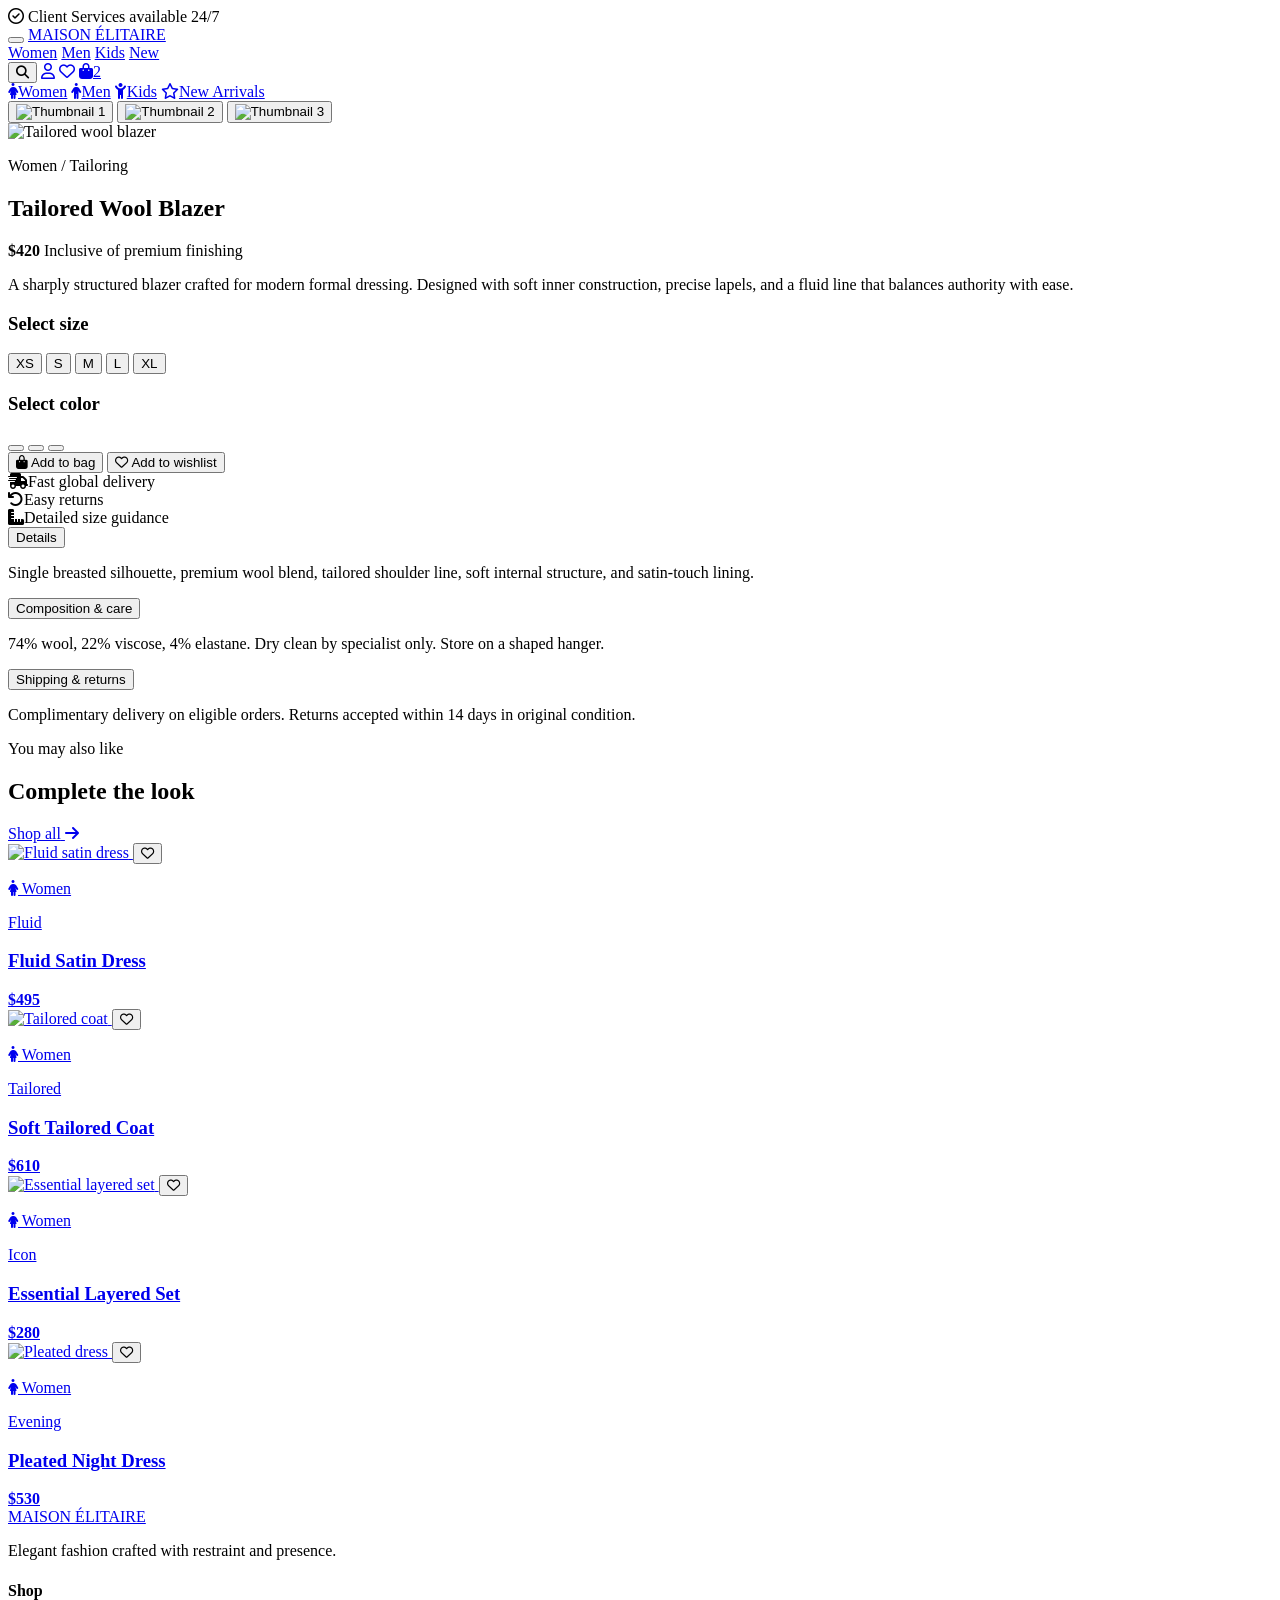
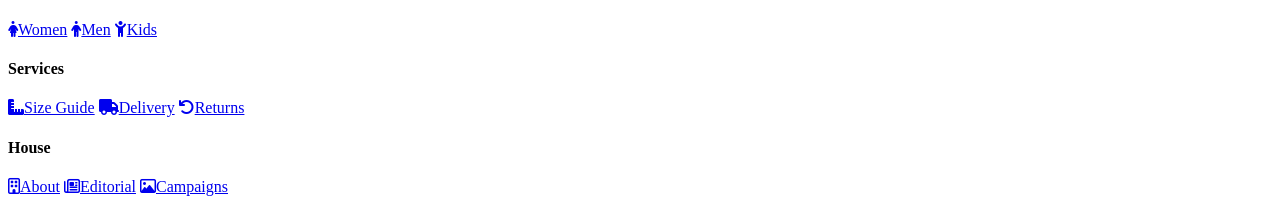
==== product.html @ 9782a683 "Update product.html" ====
<!DOCTYPE html>
<html lang="en">
<head>
  <meta charset="UTF-8" />
  <meta name="viewport" content="width=device-width, initial-scale=1.0" />
  <title>Tailored Wool Blazer | Maison Élitaire</title>
  <meta name="description" content="Tailored Wool Blazer by Maison Élitaire." />
  <link rel="preconnect" href="https://fonts.googleapis.com">
  <link rel="preconnect" href="https://fonts.gstatic.com" crossorigin>
  <link href="https://fonts.googleapis.com/css2?family=Cormorant+Garamond:wght@400;500;600;700&family=Inter:wght@300;400;500;600;700&display=swap" rel="stylesheet">
  <link rel="stylesheet" href="https://cdnjs.cloudflare.com/ajax/libs/font-awesome/6.5.2/css/all.min.css">
  <link rel="stylesheet" href="styles.css" />
</head>
<body>
  <div class="site-shell light-page">
    <header class="topbar">
      <span><i class="fa-regular fa-circle-check"></i> Client Services available 24/7</span>
    </header>

    <nav class="navbar navbar-light">
      <div class="container nav-inner">
        <button class="nav-toggle" aria-label="Open menu" aria-expanded="false" aria-controls="mobileMenu">
          <span></span>
          <span></span>
        </button>

        <a href="index.html" class="brand">MAISON ÉLITAIRE</a>

        <div class="nav-links">
          <a href="products.html?category=women">Women</a>
          <a href="products.html?category=men">Men</a>
          <a href="products.html?category=kids">Kids</a>
          <a href="products.html?category=new">New</a>
        </div>

        <div class="nav-actions">
          <button class="icon-btn" aria-label="Search"><i class="fa-solid fa-magnifying-glass"></i></button>
          <a href="#" class="icon-btn" aria-label="Account"><i class="fa-regular fa-user"></i></a>
          <a href="#" class="icon-btn" aria-label="Wishlist"><i class="fa-regular fa-heart"></i></a>
          <a href="#" class="icon-btn" aria-label="Bag"><i class="fa-solid fa-bag-shopping"></i><span class="icon-badge">2</span></a>
        </div>
      </div>

      <div class="mobile-menu" id="mobileMenu">
        <a href="products.html?category=women"><i class="fa-solid fa-person-dress"></i><span>Women</span></a>
        <a href="products.html?category=men"><i class="fa-solid fa-person"></i><span>Men</span></a>
        <a href="products.html?category=kids"><i class="fa-solid fa-child-reaching"></i><span>Kids</span></a>
        <a href="products.html?category=new"><i class="fa-regular fa-star"></i><span>New Arrivals</span></a>
      </div>
    </nav>

    <main>
      <section class="section product-detail">
        <div class="container product-detail-grid">
          <div class="product-gallery reveal">
            <div class="gallery-thumbs">
              <button class="thumb active" data-image="https://images.unsplash.com/photo-1529139574466-a303027c1d8b?auto=format&fit=crop&w=1400&q=80">
                <img src="https://images.unsplash.com/photo-1529139574466-a303027c1d8b?auto=format&fit=crop&w=300&q=80" alt="Thumbnail 1" />
              </button>

              <button class="thumb" data-image="https://images.unsplash.com/photo-1512436991641-6745cdb1723f?auto=format&fit=crop&w=1400&q=80">
                <img src="https://images.unsplash.com/photo-1512436991641-6745cdb1723f?auto=format&fit=crop&w=300&q=80" alt="Thumbnail 2" />
              </button>

              <button class="thumb" data-image="https://images.unsplash.com/photo-1496747611176-843222e1e57c?auto=format&fit=crop&w=1400&q=80">
                <img src="https://images.unsplash.com/photo-1496747611176-843222e1e57c?auto=format&fit=crop&w=300&q=80" alt="Thumbnail 3" />
              </button>
            </div>

            <div class="gallery-main">
              <img id="mainProductImage" src="https://images.unsplash.com/photo-1529139574466-a303027c1d8b?auto=format&fit=crop&w=1400&q=80" alt="Tailored wool blazer" />
            </div>
          </div>

          <div class="product-summary reveal">
            <p class="eyebrow">Women / Tailoring</p>
            <h1>Tailored Wool Blazer</h1>

            <div class="price-row">
              <strong>$420</strong>
              <span>Inclusive of premium finishing</span>
            </div>

            <p class="product-description">
              A sharply structured blazer crafted for modern formal dressing. Designed with soft inner construction, precise lapels, and a fluid line that balances authority with ease.
            </p>

            <div class="detail-block">
              <h3>Select size</h3>
              <div class="size-pills size-select">
                <button>XS</button>
                <button>S</button>
                <button class="active">M</button>
                <button>L</button>
                <button>XL</button>
              </div>
            </div>

            <div class="detail-block">
              <h3>Select color</h3>
              <div class="color-swatches">
                <button class="swatch swatch-black active" aria-label="Black"></button>
                <button class="swatch swatch-cream" aria-label="Cream"></button>
                <button class="swatch swatch-brown" aria-label="Brown"></button>
              </div>
            </div>

            <div class="product-actions">
              <button class="btn btn-dark full-width">
                <i class="fa-solid fa-bag-shopping"></i>
                <span>Add to bag</span>
              </button>
              <button class="btn btn-outline-dark full-width">
                <i class="fa-regular fa-heart"></i>
                <span>Add to wishlist</span>
              </button>
            </div>

            <div class="product-benefits">
              <div><i class="fa-solid fa-truck-fast"></i><span>Fast global delivery</span></div>
              <div><i class="fa-solid fa-arrow-rotate-left"></i><span>Easy returns</span></div>
              <div><i class="fa-solid fa-ruler-combined"></i><span>Detailed size guidance</span></div>
            </div>

            <div class="accordion">
              <div class="accordion-item active">
                <button class="accordion-btn">Details</button>
                <div class="accordion-content">
                  <p>Single breasted silhouette, premium wool blend, tailored shoulder line, soft internal structure, and satin-touch lining.</p>
                </div>
              </div>

              <div class="accordion-item">
                <button class="accordion-btn">Composition & care</button>
                <div class="accordion-content">
                  <p>74% wool, 22% viscose, 4% elastane. Dry clean by specialist only. Store on a shaped hanger.</p>
                </div>
              </div>

              <div class="accordion-item">
                <button class="accordion-btn">Shipping & returns</button>
                <div class="accordion-content">
                  <p>Complimentary delivery on eligible orders. Returns accepted within 14 days in original condition.</p>
                </div>
              </div>
            </div>
          </div>
        </div>
      </section>

      <section class="section featured-products related-products">
        <div class="container">
          <div class="section-head reveal">
            <div>
              <p class="eyebrow">You may also like</p>
              <h2>Complete the look</h2>
            </div>
            <a href="products.html" class="section-link">
              <span>Shop all</span>
              <i class="fa-solid fa-arrow-right"></i>
            </a>
          </div>

          <div class="product-grid">
            <article class="product-card reveal">
              <a href="product.html">
                <div class="product-media">
                  <img src="https://images.unsplash.com/photo-1496747611176-843222e1e57c?auto=format&fit=crop&w=1200&q=80" alt="Fluid satin dress" />
                  <button class="card-action" aria-label="Add to wishlist"><i class="fa-regular fa-heart"></i></button>
                </div>
                <div class="product-info">
                  <div class="product-meta">
                    <p><i class="fa-solid fa-person-dress"></i> Women</p>
                    <span>Fluid</span>
                  </div>
                  <h3>Fluid Satin Dress</h3>
                  <strong>$495</strong>
                </div>
              </a>
            </article>

            <article class="product-card reveal">
              <a href="product.html">
                <div class="product-media">
                  <img src="https://images.unsplash.com/photo-1512436991641-6745cdb1723f?auto=format&fit=crop&w=1200&q=80" alt="Tailored coat" />
                  <button class="card-action" aria-label="Add to wishlist"><i class="fa-regular fa-heart"></i></button>
                </div>
                <div class="product-info">
                  <div class="product-meta">
                    <p><i class="fa-solid fa-person-dress"></i> Women</p>
                    <span>Tailored</span>
                  </div>
                  <h3>Soft Tailored Coat</h3>
                  <strong>$610</strong>
                </div>
              </a>
            </article>

            <article class="product-card reveal">
              <a href="product.html">
                <div class="product-media">
                  <img src="https://images.unsplash.com/photo-1541099649105-f69ad21f3246?auto=format&fit=crop&w=1200&q=80" alt="Essential layered set" />
                  <button class="card-action" aria-label="Add to wishlist"><i class="fa-regular fa-heart"></i></button>
                </div>
                <div class="product-info">
                  <div class="product-meta">
                    <p><i class="fa-solid fa-person-dress"></i> Women</p>
                    <span>Icon</span>
                  </div>
                  <h3>Essential Layered Set</h3>
                  <strong>$280</strong>
                </div>
              </a>
            </article>

            <article class="product-card reveal">
              <a href="product.html">
                <div class="product-media">
                  <img src="https://images.unsplash.com/photo-1515886657613-9f3515b0c78f?auto=format&fit=crop&w=1200&q=80" alt="Pleated dress" />
                  <button class="card-action" aria-label="Add to wishlist"><i class="fa-regular fa-heart"></i></button>
                </div>
                <div class="product-info">
                  <div class="product-meta">
                    <p><i class="fa-solid fa-person-dress"></i> Women</p>
                    <span>Evening</span>
                  </div>
                  <h3>Pleated Night Dress</h3>
                  <strong>$530</strong>
                </div>
              </a>
            </article>
          </div>
        </div>
      </section>
    </main>

    <footer class="footer footer-light">
      <div class="container footer-grid">
        <div>
          <a href="index.html" class="brand footer-brand">MAISON ÉLITAIRE</a>
          <p class="footer-copy">
            Elegant fashion crafted with restraint and presence.
          </p>
        </div>

        <div>
          <h4>Shop</h4>
          <a href="products.html?category=women"><i class="fa-solid fa-person-dress"></i><span>Women</span></a>
          <a href="products.html?category=men"><i class="fa-solid fa-person"></i><span>Men</span></a>
          <a href="products.html?category=kids"><i class="fa-solid fa-child-reaching"></i><span>Kids</span></a>
        </div>

        <div>
          <h4>Services</h4>
          <a href="#"><i class="fa-solid fa-ruler-combined"></i><span>Size Guide</span></a>
          <a href="#"><i class="fa-solid fa-truck"></i><span>Delivery</span></a>
          <a href="#"><i class="fa-solid fa-arrow-rotate-left"></i><span>Returns</span></a>
        </div>

        <div>
          <h4>House</h4>
          <a href="#"><i class="fa-regular fa-building"></i><span>About</span></a>
          <a href="#"><i class="fa-regular fa-newspaper"></i><span>Editorial</span></a>
          <a href="#"><i class="fa-regular fa-image"></i><span>Campaigns</span></a>
        </div>
      </div>
    </footer>
  </div>

  <script src="script.js"></script>
</body>
</html>
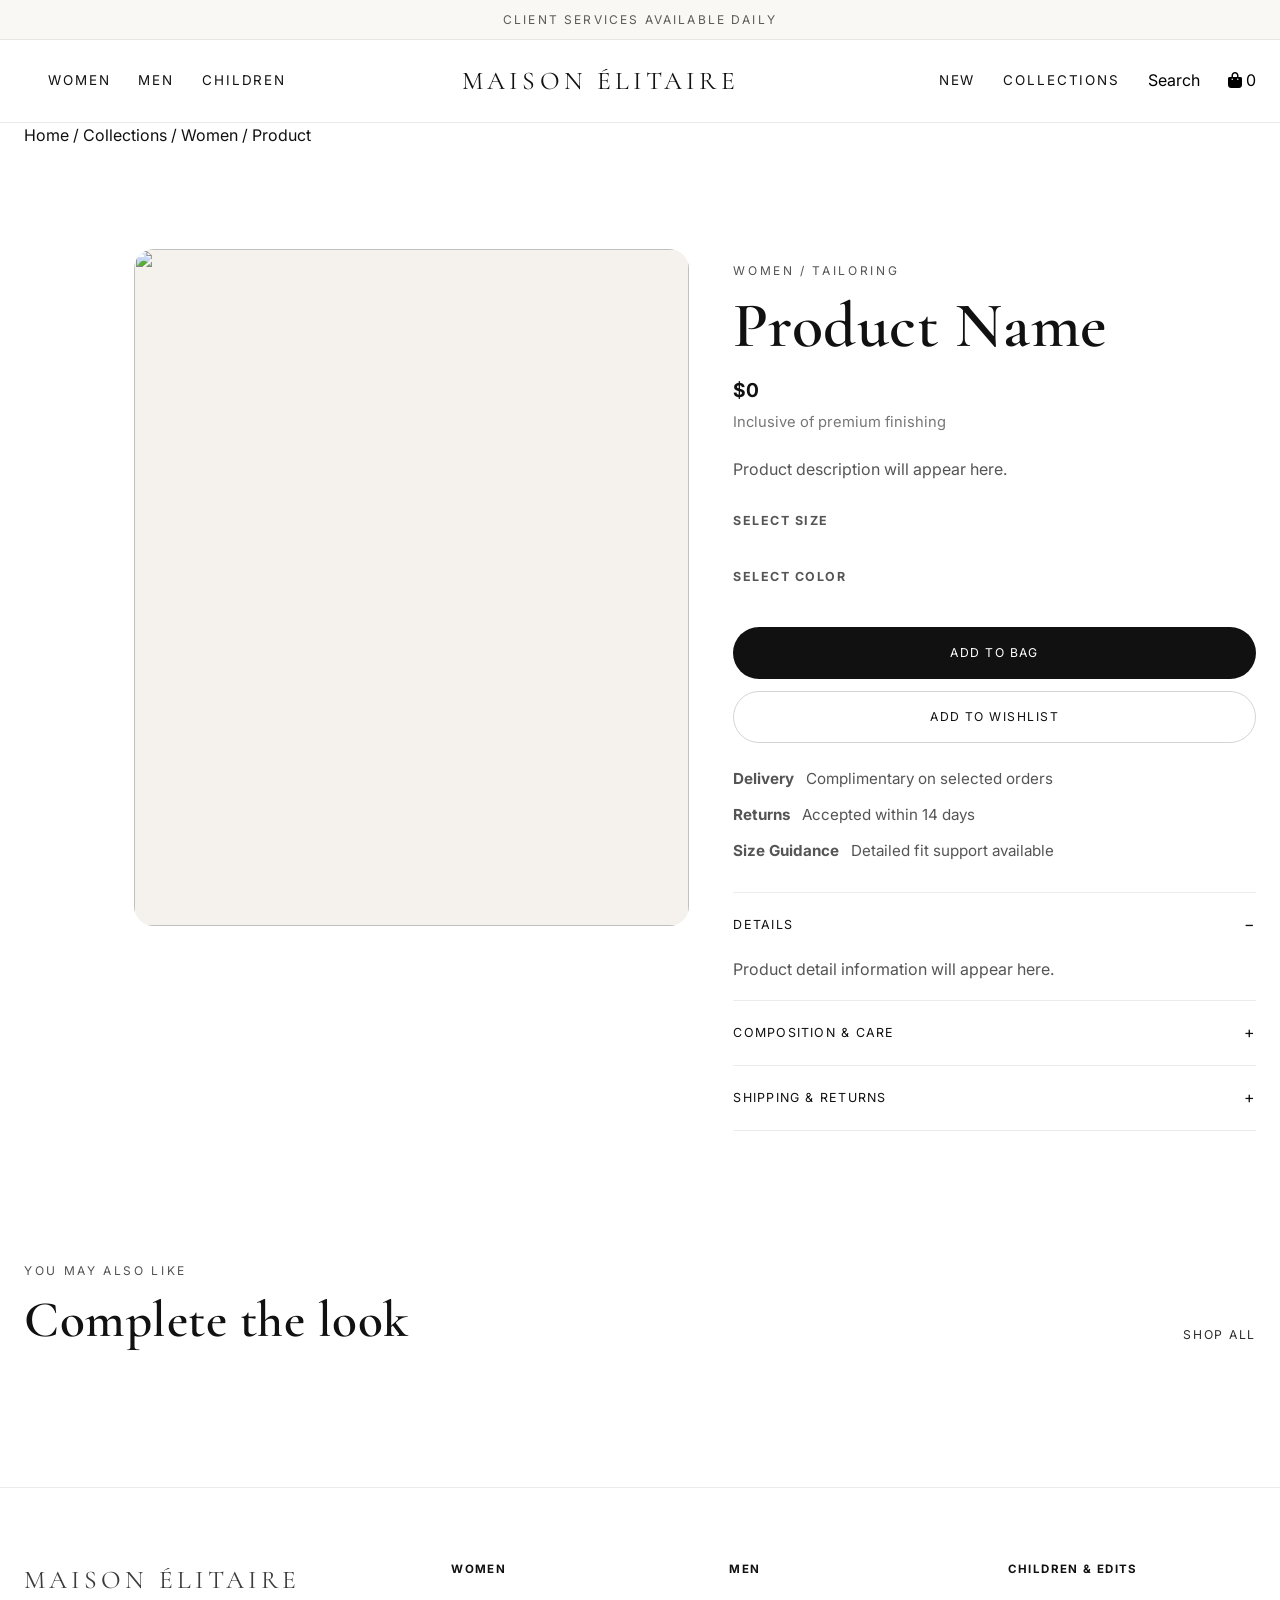
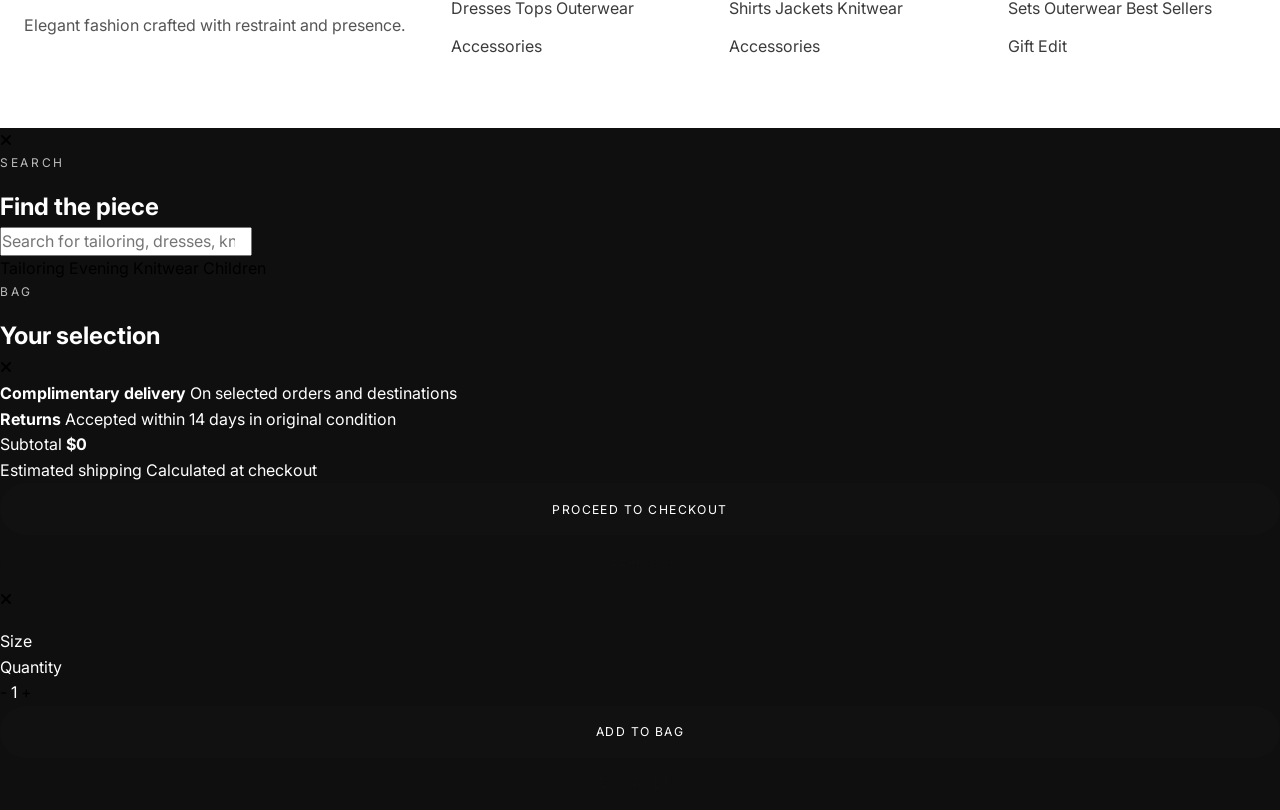
==== commit a05dc3d0: "Update product.html" ====
--- a/product.html
+++ b/product.html
@@ -3,18 +3,19 @@
 <head>
   <meta charset="UTF-8" />
   <meta name="viewport" content="width=device-width, initial-scale=1.0" />
-  <title>Tailored Wool Blazer | Maison Élitaire</title>
-  <meta name="description" content="Tailored Wool Blazer by Maison Élitaire." />
+  <title>Product | Maison Élitaire</title>
+  <meta name="description" content="Maison Élitaire luxury fashion product page." />
+
   <link rel="preconnect" href="https://fonts.googleapis.com">
   <link rel="preconnect" href="https://fonts.gstatic.com" crossorigin>
-  <link href="https://fonts.googleapis.com/css2?family=Cormorant+Garamond:wght@400;500;600;700&family=Inter:wght@300;400;500;600;700&display=swap" rel="stylesheet">
+  <link href="https://fonts.googleapis.com/css2?family=Cormorant+Garamond:wght@400;500;600;700&family=Inter:wght@300;400;500;600&display=swap" rel="stylesheet">
   <link rel="stylesheet" href="https://cdnjs.cloudflare.com/ajax/libs/font-awesome/6.5.2/css/all.min.css">
   <link rel="stylesheet" href="styles.css" />
 </head>
-<body>
+<body data-page="product">
   <div class="site-shell light-page">
     <header class="topbar">
-      <span><i class="fa-regular fa-circle-check"></i> Client Services available 24/7</span>
+      Client Services available daily
     </header>
 
     <nav class="navbar navbar-light">
@@ -24,123 +25,137 @@
           <span></span>
         </button>
 
+        <div class="nav-links nav-left">
+          <a href="products.html?category=Women">Women</a>
+          <a href="products.html?category=Men">Men</a>
+          <a href="products.html?category=Children">Children</a>
+        </div>
+
         <a href="index.html" class="brand">MAISON ÉLITAIRE</a>
 
-        <div class="nav-links">
-          <a href="products.html?category=women">Women</a>
-          <a href="products.html?category=men">Men</a>
-          <a href="products.html?category=kids">Kids</a>
-          <a href="products.html?category=new">New</a>
-        </div>
-
-        <div class="nav-actions">
-          <button class="icon-btn" aria-label="Search"><i class="fa-solid fa-magnifying-glass"></i></button>
-          <a href="#" class="icon-btn" aria-label="Account"><i class="fa-regular fa-user"></i></a>
-          <a href="#" class="icon-btn" aria-label="Wishlist"><i class="fa-regular fa-heart"></i></a>
-          <a href="#" class="icon-btn" aria-label="Bag"><i class="fa-solid fa-bag-shopping"></i><span class="icon-badge">2</span></a>
+        <div class="nav-links nav-right">
+          <a href="products.html?edit=New Arrivals">New</a>
+          <a href="products.html">Collections</a>
+          <button class="nav-text-btn search-open-btn" aria-label="Open search">Search</button>
+          <button class="nav-icon-btn cart-open-btn" aria-label="Open bag">
+            <i class="fa-solid fa-bag-shopping"></i>
+            <span class="cart-count" data-cart-count>0</span>
+          </button>
         </div>
       </div>
 
       <div class="mobile-menu" id="mobileMenu">
-        <a href="products.html?category=women"><i class="fa-solid fa-person-dress"></i><span>Women</span></a>
-        <a href="products.html?category=men"><i class="fa-solid fa-person"></i><span>Men</span></a>
-        <a href="products.html?category=kids"><i class="fa-solid fa-child-reaching"></i><span>Kids</span></a>
-        <a href="products.html?category=new"><i class="fa-regular fa-star"></i><span>New Arrivals</span></a>
+        <a href="products.html?category=Women">Women</a>
+        <a href="products.html?category=Men">Men</a>
+        <a href="products.html?category=Children">Children</a>
+        <a href="products.html?edit=New Arrivals">New Arrivals</a>
+        <a href="products.html">Collections</a>
+        <button class="mobile-search-btn search-open-btn">Search</button>
       </div>
     </nav>
 
     <main>
+      <section class="product-breadcrumb-wrap">
+        <div class="container">
+          <nav class="product-breadcrumb" aria-label="Breadcrumb" id="productBreadcrumb">
+            <a href="index.html">Home</a>
+            <span>/</span>
+            <a href="products.html">Collections</a>
+            <span>/</span>
+            <a href="products.html?category=Women" id="breadcrumbCategory">Women</a>
+            <span>/</span>
+            <span id="breadcrumbName">Product</span>
+          </nav>
+        </div>
+      </section>
+
       <section class="section product-detail">
         <div class="container product-detail-grid">
-          <div class="product-gallery reveal">
-            <div class="gallery-thumbs">
-              <button class="thumb active" data-image="https://images.unsplash.com/photo-1529139574466-a303027c1d8b?auto=format&fit=crop&w=1400&q=80">
-                <img src="https://images.unsplash.com/photo-1529139574466-a303027c1d8b?auto=format&fit=crop&w=300&q=80" alt="Thumbnail 1" />
-              </button>
-
-              <button class="thumb" data-image="https://images.unsplash.com/photo-1512436991641-6745cdb1723f?auto=format&fit=crop&w=1400&q=80">
-                <img src="https://images.unsplash.com/photo-1512436991641-6745cdb1723f?auto=format&fit=crop&w=300&q=80" alt="Thumbnail 2" />
-              </button>
-
-              <button class="thumb" data-image="https://images.unsplash.com/photo-1496747611176-843222e1e57c?auto=format&fit=crop&w=1400&q=80">
-                <img src="https://images.unsplash.com/photo-1496747611176-843222e1e57c?auto=format&fit=crop&w=300&q=80" alt="Thumbnail 3" />
-              </button>
-            </div>
+          <div class="product-gallery">
+            <div class="gallery-thumbs" id="galleryThumbs"></div>
 
             <div class="gallery-main">
-              <img id="mainProductImage" src="https://images.unsplash.com/photo-1529139574466-a303027c1d8b?auto=format&fit=crop&w=1400&q=80" alt="Tailored wool blazer" />
-            </div>
-          </div>
-
-          <div class="product-summary reveal">
-            <p class="eyebrow">Women / Tailoring</p>
-            <h1>Tailored Wool Blazer</h1>
+              <img id="mainProductImage" src="" alt="" />
+            </div>
+          </div>
+
+          <div class="product-summary">
+            <p class="eyebrow" id="productMeta">Women / Tailoring</p>
+            <h1 id="productName">Product Name</h1>
 
             <div class="price-row">
-              <strong>$420</strong>
-              <span>Inclusive of premium finishing</span>
-            </div>
-
-            <p class="product-description">
-              A sharply structured blazer crafted for modern formal dressing. Designed with soft inner construction, precise lapels, and a fluid line that balances authority with ease.
+              <strong id="productPrice">$0</strong>
+              <span id="productPriceNote">Inclusive of premium finishing</span>
+            </div>
+
+            <p class="product-description" id="productDescription">
+              Product description will appear here.
             </p>
 
             <div class="detail-block">
               <h3>Select size</h3>
-              <div class="size-pills size-select">
-                <button>XS</button>
-                <button>S</button>
-                <button class="active">M</button>
-                <button>L</button>
-                <button>XL</button>
-              </div>
+              <div class="size-pills size-select" id="productSizes"></div>
             </div>
 
             <div class="detail-block">
               <h3>Select color</h3>
-              <div class="color-swatches">
-                <button class="swatch swatch-black active" aria-label="Black"></button>
-                <button class="swatch swatch-cream" aria-label="Cream"></button>
-                <button class="swatch swatch-brown" aria-label="Brown"></button>
-              </div>
+              <div class="color-swatches" id="productColors"></div>
             </div>
 
             <div class="product-actions">
-              <button class="btn btn-dark full-width">
-                <i class="fa-solid fa-bag-shopping"></i>
-                <span>Add to bag</span>
+              <button
+                class="btn btn-dark full-width add-product-page-btn"
+                id="addProductPageBtn"
+                data-name=""
+                data-category=""
+                data-price=""
+                data-image=""
+                data-description="">
+                Add to bag
               </button>
-              <button class="btn btn-outline-dark full-width">
-                <i class="fa-regular fa-heart"></i>
-                <span>Add to wishlist</span>
-              </button>
+              <button class="btn btn-outline-dark full-width">Add to wishlist</button>
             </div>
 
             <div class="product-benefits">
-              <div><i class="fa-solid fa-truck-fast"></i><span>Fast global delivery</span></div>
-              <div><i class="fa-solid fa-arrow-rotate-left"></i><span>Easy returns</span></div>
-              <div><i class="fa-solid fa-ruler-combined"></i><span>Detailed size guidance</span></div>
+              <div>
+                <strong>Delivery</strong>
+                <span>Complimentary on selected orders</span>
+              </div>
+              <div>
+                <strong>Returns</strong>
+                <span>Accepted within 14 days</span>
+              </div>
+              <div>
+                <strong>Size Guidance</strong>
+                <span>Detailed fit support available</span>
+              </div>
             </div>
 
             <div class="accordion">
               <div class="accordion-item active">
                 <button class="accordion-btn">Details</button>
                 <div class="accordion-content">
-                  <p>Single breasted silhouette, premium wool blend, tailored shoulder line, soft internal structure, and satin-touch lining.</p>
+                  <p id="accordionDetails">
+                    Product detail information will appear here.
+                  </p>
                 </div>
               </div>
 
               <div class="accordion-item">
                 <button class="accordion-btn">Composition & care</button>
                 <div class="accordion-content">
-                  <p>74% wool, 22% viscose, 4% elastane. Dry clean by specialist only. Store on a shaped hanger.</p>
+                  <p id="accordionCare">
+                    Premium construction. Specialist care recommended for best longevity.
+                  </p>
                 </div>
               </div>
 
               <div class="accordion-item">
                 <button class="accordion-btn">Shipping & returns</button>
                 <div class="accordion-content">
-                  <p>Complimentary delivery on eligible orders. Returns accepted within 14 days in original condition.</p>
+                  <p>
+                    Complimentary delivery on eligible orders. Returns accepted within 14 days in original condition.
+                  </p>
                 </div>
               </div>
             </div>
@@ -150,86 +165,15 @@
 
       <section class="section featured-products related-products">
         <div class="container">
-          <div class="section-head reveal">
+          <div class="section-head">
             <div>
               <p class="eyebrow">You may also like</p>
               <h2>Complete the look</h2>
             </div>
-            <a href="products.html" class="section-link">
-              <span>Shop all</span>
-              <i class="fa-solid fa-arrow-right"></i>
-            </a>
-          </div>
-
-          <div class="product-grid">
-            <article class="product-card reveal">
-              <a href="product.html">
-                <div class="product-media">
-                  <img src="https://images.unsplash.com/photo-1496747611176-843222e1e57c?auto=format&fit=crop&w=1200&q=80" alt="Fluid satin dress" />
-                  <button class="card-action" aria-label="Add to wishlist"><i class="fa-regular fa-heart"></i></button>
-                </div>
-                <div class="product-info">
-                  <div class="product-meta">
-                    <p><i class="fa-solid fa-person-dress"></i> Women</p>
-                    <span>Fluid</span>
-                  </div>
-                  <h3>Fluid Satin Dress</h3>
-                  <strong>$495</strong>
-                </div>
-              </a>
-            </article>
-
-            <article class="product-card reveal">
-              <a href="product.html">
-                <div class="product-media">
-                  <img src="https://images.unsplash.com/photo-1512436991641-6745cdb1723f?auto=format&fit=crop&w=1200&q=80" alt="Tailored coat" />
-                  <button class="card-action" aria-label="Add to wishlist"><i class="fa-regular fa-heart"></i></button>
-                </div>
-                <div class="product-info">
-                  <div class="product-meta">
-                    <p><i class="fa-solid fa-person-dress"></i> Women</p>
-                    <span>Tailored</span>
-                  </div>
-                  <h3>Soft Tailored Coat</h3>
-                  <strong>$610</strong>
-                </div>
-              </a>
-            </article>
-
-            <article class="product-card reveal">
-              <a href="product.html">
-                <div class="product-media">
-                  <img src="https://images.unsplash.com/photo-1541099649105-f69ad21f3246?auto=format&fit=crop&w=1200&q=80" alt="Essential layered set" />
-                  <button class="card-action" aria-label="Add to wishlist"><i class="fa-regular fa-heart"></i></button>
-                </div>
-                <div class="product-info">
-                  <div class="product-meta">
-                    <p><i class="fa-solid fa-person-dress"></i> Women</p>
-                    <span>Icon</span>
-                  </div>
-                  <h3>Essential Layered Set</h3>
-                  <strong>$280</strong>
-                </div>
-              </a>
-            </article>
-
-            <article class="product-card reveal">
-              <a href="product.html">
-                <div class="product-media">
-                  <img src="https://images.unsplash.com/photo-1515886657613-9f3515b0c78f?auto=format&fit=crop&w=1200&q=80" alt="Pleated dress" />
-                  <button class="card-action" aria-label="Add to wishlist"><i class="fa-regular fa-heart"></i></button>
-                </div>
-                <div class="product-info">
-                  <div class="product-meta">
-                    <p><i class="fa-solid fa-person-dress"></i> Women</p>
-                    <span>Evening</span>
-                  </div>
-                  <h3>Pleated Night Dress</h3>
-                  <strong>$530</strong>
-                </div>
-              </a>
-            </article>
-          </div>
+            <a href="products.html" class="section-link">Shop all</a>
+          </div>
+
+          <div class="product-grid" id="relatedProductsGrid"></div>
         </div>
       </section>
     </main>
@@ -244,29 +188,148 @@
         </div>
 
         <div>
-          <h4>Shop</h4>
-          <a href="products.html?category=women"><i class="fa-solid fa-person-dress"></i><span>Women</span></a>
-          <a href="products.html?category=men"><i class="fa-solid fa-person"></i><span>Men</span></a>
-          <a href="products.html?category=kids"><i class="fa-solid fa-child-reaching"></i><span>Kids</span></a>
-        </div>
-
-        <div>
-          <h4>Services</h4>
-          <a href="#"><i class="fa-solid fa-ruler-combined"></i><span>Size Guide</span></a>
-          <a href="#"><i class="fa-solid fa-truck"></i><span>Delivery</span></a>
-          <a href="#"><i class="fa-solid fa-arrow-rotate-left"></i><span>Returns</span></a>
-        </div>
-
-        <div>
-          <h4>House</h4>
-          <a href="#"><i class="fa-regular fa-building"></i><span>About</span></a>
-          <a href="#"><i class="fa-regular fa-newspaper"></i><span>Editorial</span></a>
-          <a href="#"><i class="fa-regular fa-image"></i><span>Campaigns</span></a>
+          <h4>Women</h4>
+          <a href="products.html?category=Women&subcategory=Dresses">Dresses</a>
+          <a href="products.html?category=Women&subcategory=Tops">Tops</a>
+          <a href="products.html?category=Women&subcategory=Outerwear">Outerwear</a>
+          <a href="products.html?category=Women&subcategory=Accessories">Accessories</a>
+        </div>
+
+        <div>
+          <h4>Men</h4>
+          <a href="products.html?category=Men&subcategory=Shirts">Shirts</a>
+          <a href="products.html?category=Men&subcategory=Jackets">Jackets</a>
+          <a href="products.html?category=Men&subcategory=Knitwear">Knitwear</a>
+          <a href="products.html?category=Men&subcategory=Accessories">Accessories</a>
+        </div>
+
+        <div>
+          <h4>Children & Edits</h4>
+          <a href="products.html?category=Children&subcategory=Sets">Sets</a>
+          <a href="products.html?category=Children&subcategory=Outerwear">Outerwear</a>
+          <a href="products.html?edit=Best Sellers">Best Sellers</a>
+          <a href="products.html?edit=Gift Edit">Gift Edit</a>
         </div>
       </div>
     </footer>
   </div>
 
+  <div class="overlay search-overlay" data-search-overlay aria-hidden="true">
+    <div class="overlay-panel search-panel" role="dialog" aria-modal="true" aria-labelledby="searchTitle">
+      <button class="overlay-close search-close-btn" aria-label="Close search">
+        <i class="fa-solid fa-xmark"></i>
+      </button>
+
+      <div class="search-header">
+        <p class="eyebrow">Search</p>
+        <h2 id="searchTitle">Find the piece</h2>
+      </div>
+
+      <form class="search-form">
+        <input type="search" placeholder="Search for tailoring, dresses, knitwear..." aria-label="Search products" id="searchInput" />
+      </form>
+
+      <div class="search-suggestions">
+        <button type="button">Tailoring</button>
+        <button type="button">Evening</button>
+        <button type="button">Knitwear</button>
+        <button type="button">Children</button>
+      </div>
+
+      <div class="search-results-grid" id="searchResultsGrid"></div>
+    </div>
+  </div>
+
+  <aside class="cart-drawer" data-cart-drawer aria-hidden="true">
+    <div class="cart-overlay" data-cart-close></div>
+
+    <div class="cart-panel" role="dialog" aria-modal="true" aria-labelledby="cartTitle">
+      <div class="cart-header">
+        <div>
+          <p class="eyebrow">Bag</p>
+          <h2 id="cartTitle">Your selection</h2>
+        </div>
+        <button class="overlay-close cart-close-btn" aria-label="Close bag">
+          <i class="fa-solid fa-xmark"></i>
+        </button>
+      </div>
+
+      <div class="cart-body">
+        <div class="cart-items" data-cart-items></div>
+
+        <div class="cart-benefits">
+          <div>
+            <strong>Complimentary delivery</strong>
+            <span>On selected orders and destinations</span>
+          </div>
+          <div>
+            <strong>Returns</strong>
+            <span>Accepted within 14 days in original condition</span>
+          </div>
+        </div>
+      </div>
+
+      <div class="cart-footer">
+        <div class="cart-summary-row">
+          <span>Subtotal</span>
+          <strong data-cart-subtotal>$0</strong>
+        </div>
+        <div class="cart-summary-row small">
+          <span>Estimated shipping</span>
+          <span>Calculated at checkout</span>
+        </div>
+        <button class="btn btn-dark full-width">Proceed to checkout</button>
+        <button class="btn btn-outline-dark full-width cart-clear-btn">Clear bag</button>
+      </div>
+    </div>
+  </aside>
+
+  <div class="overlay quick-view-overlay" data-quick-view-overlay aria-hidden="true">
+    <div class="overlay-panel quick-view-panel" role="dialog" aria-modal="true" aria-labelledby="quickViewTitle">
+      <button class="overlay-close quick-view-close-btn" aria-label="Close quick view">
+        <i class="fa-solid fa-xmark"></i>
+      </button>
+
+      <div class="quick-view-grid">
+        <div class="quick-view-image-wrap">
+          <img src="" alt="" data-quick-view-image />
+        </div>
+
+        <div class="quick-view-copy">
+          <p class="eyebrow" data-quick-view-category></p>
+          <h2 id="quickViewTitle" data-quick-view-name></h2>
+          <strong class="quick-view-price" data-quick-view-price></strong>
+          <p class="quick-view-description" data-quick-view-description></p>
+
+          <div class="quick-view-options">
+            <div>
+              <p class="option-label">Size</p>
+              <div class="size-pills quick-size-pills" data-quick-view-sizes></div>
+            </div>
+
+            <div>
+              <p class="option-label">Quantity</p>
+              <div class="qty-control">
+                <button type="button" data-qty-minus>-</button>
+                <span data-quick-qty>1</span>
+                <button type="button" data-qty-plus>+</button>
+              </div>
+            </div>
+          </div>
+
+          <div class="quick-view-actions">
+            <button class="btn btn-dark full-width" data-quick-add>Add to bag</button>
+            <a href="product.html" class="btn btn-outline-dark full-width" data-quick-view-link>View product</a>
+          </div>
+        </div>
+      </div>
+    </div>
+  </div>
+
+  <script src="women.js"></script>
+  <script src="men.js"></script>
+  <script src="children.js"></script>
+  <script src="edits.js"></script>
   <script src="script.js"></script>
 </body>
 </html>
--- a/styles.css
+++ b/styles.css
@@ -0,0 +1,1479 @@
+:root {
+  --bg: #0f0f10;
+  --bg-soft: #161617;
+  --surface: #ffffff;
+  --surface-soft: #f5f3ef;
+  --surface-soft-2: #faf8f4;
+  --text: #111111;
+  --text-light: rgba(255, 255, 255, 0.88);
+  --muted: #6a6a6a;
+  --line: rgba(17, 17, 17, 0.12);
+  --line-soft: rgba(17, 17, 17, 0.08);
+  --line-light: rgba(255, 255, 255, 0.14);
+  --accent: #d2c2a3;
+  --accent-dark: #b89f72;
+  --transition: 280ms ease;
+  --container: 1240px;
+  --shadow: 0 24px 70px rgba(0, 0, 0, 0.08);
+  --radius-sm: 12px;
+  --radius-md: 16px;
+  --radius-lg: 20px;
+}
+
+* {
+  margin: 0;
+  padding: 0;
+  box-sizing: border-box;
+}
+
+html {
+  scroll-behavior: smooth;
+  -webkit-text-size-adjust: 100%;
+}
+
+body {
+  font-family: "Inter", sans-serif;
+  background: var(--bg);
+  color: #fff;
+  line-height: 1.6;
+  -webkit-font-smoothing: antialiased;
+  text-rendering: optimizeLegibility;
+  overflow-x: hidden;
+}
+
+img {
+  max-width: 100%;
+  display: block;
+}
+
+a {
+  color: inherit;
+  text-decoration: none;
+}
+
+button,
+input,
+select {
+  font: inherit;
+}
+
+button {
+  border: none;
+  background: none;
+  cursor: pointer;
+}
+
+i {
+  flex-shrink: 0;
+}
+
+.site-shell {
+  min-height: 100vh;
+}
+
+.light-page {
+  background: #fff;
+  color: var(--text);
+}
+
+.container {
+  width: min(100% - 48px, var(--container));
+  margin: 0 auto;
+}
+
+.topbar {
+  min-height: 40px;
+  display: grid;
+  place-items: center;
+  background: #0a0a0b;
+  color: rgba(255, 255, 255, 0.72);
+  border-bottom: 1px solid var(--line-light);
+  font-size: 12px;
+  letter-spacing: 0.18em;
+  text-transform: uppercase;
+  padding: 10px 14px;
+  text-align: center;
+}
+
+.topbar span {
+  display: inline-flex;
+  gap: 10px;
+  align-items: center;
+  justify-content: center;
+}
+
+.light-page .topbar {
+  background: var(--surface-soft-2);
+  color: #5e5a54;
+  border-bottom: 1px solid var(--line-soft);
+}
+
+.navbar {
+  position: sticky;
+  top: 0;
+  z-index: 100;
+  backdrop-filter: blur(16px);
+  background: rgba(15, 15, 16, 0.74);
+  border-bottom: 1px solid var(--line-light);
+}
+
+.navbar-light {
+  background: rgba(255, 255, 255, 0.92);
+  border-bottom: 1px solid var(--line-soft);
+}
+
+.nav-inner {
+  min-height: 82px;
+  display: grid;
+  grid-template-columns: auto 1fr auto;
+  align-items: center;
+  gap: 24px;
+}
+
+.brand {
+  justify-self: center;
+  font-family: "Cormorant Garamond", serif;
+  font-size: clamp(1.55rem, 2vw, 2rem);
+  letter-spacing: 0.16em;
+  text-transform: uppercase;
+  white-space: nowrap;
+}
+
+.nav-links,
+.nav-actions {
+  display: flex;
+  align-items: center;
+}
+
+.nav-links {
+  justify-self: center;
+  gap: 28px;
+  margin-left: 24px;
+}
+
+.nav-actions {
+  justify-self: end;
+  gap: 8px;
+}
+
+.nav-links a {
+  font-size: 0.84rem;
+  letter-spacing: 0.14em;
+  text-transform: uppercase;
+  transition: opacity var(--transition);
+}
+
+.nav-links a:hover,
+.icon-btn:hover {
+  opacity: 0.65;
+}
+
+.icon-btn {
+  width: 44px;
+  height: 44px;
+  border-radius: 999px;
+  display: inline-flex;
+  align-items: center;
+  justify-content: center;
+  position: relative;
+  transition: transform var(--transition), background var(--transition), opacity var(--transition);
+}
+
+.navbar .icon-btn:hover {
+  background: rgba(255, 255, 255, 0.06);
+}
+
+.navbar-light .icon-btn:hover {
+  background: rgba(17, 17, 17, 0.05);
+}
+
+.icon-btn i {
+  font-size: 0.95rem;
+}
+
+.icon-badge {
+  position: absolute;
+  top: 2px;
+  right: 1px;
+  min-width: 18px;
+  height: 18px;
+  border-radius: 999px;
+  background: #fff;
+  color: #111;
+  display: grid;
+  place-items: center;
+  font-size: 0.62rem;
+  font-weight: 700;
+}
+
+.navbar-light .icon-badge {
+  background: #111;
+  color: #fff;
+}
+
+.nav-toggle {
+  width: 44px;
+  height: 44px;
+  display: none;
+  align-items: center;
+  justify-content: center;
+  flex-direction: column;
+  gap: 6px;
+  border-radius: 999px;
+}
+
+.nav-toggle span {
+  width: 20px;
+  height: 1.6px;
+  background: currentColor;
+  display: block;
+}
+
+.mobile-menu {
+  display: none;
+  flex-direction: column;
+  padding: 10px 24px 20px;
+  border-top: 1px solid rgba(255, 255, 255, 0.08);
+  background: rgba(15, 15, 16, 0.98);
+}
+
+.navbar-light .mobile-menu {
+  border-top: 1px solid var(--line-soft);
+  background: rgba(255, 255, 255, 0.98);
+}
+
+.mobile-menu a {
+  display: flex;
+  align-items: center;
+  gap: 12px;
+  min-height: 52px;
+  padding: 8px 0;
+  font-size: 0.92rem;
+  text-transform: uppercase;
+  letter-spacing: 0.12em;
+}
+
+.mobile-menu.active {
+  display: flex;
+}
+
+.hero {
+  position: relative;
+  min-height: calc(100vh - 122px);
+  display: flex;
+  align-items: flex-end;
+}
+
+.hero-media,
+.hero-overlay {
+  position: absolute;
+  inset: 0;
+}
+
+.hero-media img {
+  width: 100%;
+  height: 100%;
+  object-fit: cover;
+}
+
+.hero-overlay {
+  background:
+    linear-gradient(to top, rgba(0, 0, 0, 0.7), rgba(0, 0, 0, 0.12)),
+    linear-gradient(to right, rgba(0, 0, 0, 0.44), transparent 55%);
+}
+
+.hero-content {
+  position: relative;
+  z-index: 2;
+  padding: 0 0 84px;
+  max-width: 760px;
+}
+
+.eyebrow {
+  font-size: 0.75rem;
+  letter-spacing: 0.22em;
+  text-transform: uppercase;
+  opacity: 0.72;
+  margin-bottom: 16px;
+}
+
+.hero h1,
+.listing-hero h1,
+.product-summary h1,
+.section-head h2,
+.statement h2,
+.split-copy h2,
+.campaign-inner h2,
+.newsletter h2 {
+  font-family: "Cormorant Garamond", serif;
+  font-weight: 600;
+  line-height: 0.95;
+  letter-spacing: 0.01em;
+}
+
+.hero h1 {
+  font-size: clamp(3rem, 9vw, 7.3rem);
+  max-width: 800px;
+}
+
+.hero-copy,
+.listing-copy,
+.split-copy p,
+.statement p,
+.product-description,
+.newsletter-form input,
+.footer-copy,
+.accordion-content p,
+.section-note {
+  font-size: 1rem;
+  color: rgba(255, 255, 255, 0.82);
+}
+
+.light-page .listing-copy,
+.light-page .product-description,
+.light-page .footer-copy,
+.light-page .accordion-content p,
+.light-page .section-note {
+  color: #555;
+}
+
+.hero-copy {
+  max-width: 560px;
+  margin-top: 20px;
+}
+
+.hero-actions {
+  display: flex;
+  flex-wrap: wrap;
+  gap: 14px;
+  margin-top: 32px;
+}
+
+.btn {
+  display: inline-flex;
+  align-items: center;
+  justify-content: center;
+  gap: 10px;
+  min-height: 52px;
+  padding: 0 24px;
+  border: 1px solid transparent;
+  text-transform: uppercase;
+  letter-spacing: 0.12em;
+  font-size: 0.76rem;
+  transition: transform var(--transition), background var(--transition), color var(--transition), border-color var(--transition);
+  border-radius: 999px;
+}
+
+.btn:hover {
+  transform: translateY(-2px);
+}
+
+.btn-light {
+  background: #fff;
+  color: #111;
+}
+
+.btn-outline-light {
+  border-color: rgba(255, 255, 255, 0.44);
+  color: #fff;
+}
+
+.btn-dark {
+  background: #111;
+  color: #fff;
+}
+
+.btn-outline-dark {
+  border-color: rgba(17, 17, 17, 0.18);
+  color: #111;
+}
+
+.full-width {
+  width: 100%;
+}
+
+.section {
+  padding: 100px 0;
+}
+
+.statement {
+  background: #111113;
+}
+
+.statement-grid {
+  display: grid;
+  grid-template-columns: 1fr 1fr;
+  gap: 60px;
+  align-items: start;
+}
+
+.statement h2 {
+  font-size: clamp(2.2rem, 4vw, 4rem);
+}
+
+.statement p {
+  color: rgba(255, 255, 255, 0.76);
+  font-size: 1.08rem;
+  max-width: 640px;
+}
+
+.categories {
+  background: #141416;
+}
+
+.section-head {
+  display: flex;
+  justify-content: space-between;
+  align-items: end;
+  margin-bottom: 42px;
+  gap: 24px;
+}
+
+.section-head h2 {
+  font-size: clamp(2rem, 4vw, 3.5rem);
+}
+
+.section-link {
+  display: inline-flex;
+  align-items: center;
+  gap: 10px;
+  text-transform: uppercase;
+  font-size: 0.76rem;
+  letter-spacing: 0.14em;
+  white-space: nowrap;
+  opacity: 0.88;
+}
+
+.category-grid {
+  display: grid;
+  grid-template-columns: 1.15fr 0.85fr 0.85fr;
+  gap: 20px;
+}
+
+.category-card {
+  position: relative;
+  min-height: 520px;
+  overflow: hidden;
+  border-radius: var(--radius-lg);
+}
+
+.category-card.tall {
+  min-height: 620px;
+}
+
+.category-card img,
+.product-media img,
+.journal-card img,
+.split-media img,
+.listing-hero-image img,
+.gallery-main img,
+.gallery-thumbs img,
+.mosaic-card img {
+  width: 100%;
+  height: 100%;
+  object-fit: cover;
+}
+
+.category-card::after,
+.product-media::after {
+  content: "";
+  position: absolute;
+  inset: 0;
+  background: linear-gradient(to top, rgba(0, 0, 0, 0.36), transparent 50%);
+  pointer-events: none;
+}
+
+.category-overlay {
+  position: absolute;
+  inset: auto 0 0 0;
+  padding: 28px;
+  z-index: 2;
+}
+
+.category-overlay span {
+  font-family: "Cormorant Garamond", serif;
+  font-size: 2rem;
+  display: inline-flex;
+  gap: 12px;
+  align-items: center;
+}
+
+.category-card img,
+.product-media img,
+.journal-card img,
+.split-media img,
+.gallery-main img,
+.mosaic-card img {
+  transition: transform 700ms ease;
+}
+
+.category-card:hover img,
+.product-card:hover .product-media img,
+.journal-card:hover img,
+.split-media:hover img,
+.gallery-main:hover img,
+.mosaic-card:hover img {
+  transform: scale(1.04);
+}
+
+.feature-split,
+.newsletter {
+  background: #f5f2ed;
+  color: #111;
+}
+
+.split-grid {
+  display: grid;
+  grid-template-columns: 1.05fr 0.95fr;
+  gap: 44px;
+  align-items: center;
+}
+
+.split-media img {
+  border-radius: var(--radius-lg);
+}
+
+.split-copy h2 {
+  font-size: clamp(2.3rem, 4vw, 4rem);
+  margin-bottom: 18px;
+}
+
+.split-copy p {
+  color: #5f5b56;
+  margin-bottom: 24px;
+}
+
+.feature-points {
+  display: grid;
+  gap: 14px;
+  margin: 22px 0 28px;
+}
+
+.feature-point {
+  display: inline-flex;
+  gap: 12px;
+  align-items: center;
+  color: #3d3a36;
+}
+
+.feature-point i {
+  width: 34px;
+  height: 34px;
+  border-radius: 999px;
+  display: grid;
+  place-items: center;
+  background: rgba(17, 17, 17, 0.06);
+  font-size: 0.85rem;
+}
+
+.text-link {
+  display: inline-block;
+  text-transform: uppercase;
+  font-size: 0.78rem;
+  letter-spacing: 0.14em;
+  border-bottom: 1px solid #111;
+  padding-bottom: 4px;
+}
+
+.editorial-mosaic {
+  background: #fff;
+  color: #111;
+}
+
+.mosaic-grid {
+  display: grid;
+  grid-template-columns: 1.25fr 0.9fr 0.9fr;
+  grid-template-areas:
+    "a b c"
+    "a d e"
+    "f d e";
+  gap: 18px;
+  align-items: stretch;
+}
+
+.mosaic-card {
+  overflow: hidden;
+  background: #f4f1eb;
+  border-radius: var(--radius-lg);
+  min-height: 220px;
+}
+
+.mosaic-a { grid-area: a; min-height: 720px; }
+.mosaic-b { grid-area: b; min-height: 300px; }
+.mosaic-c { grid-area: c; min-height: 300px; }
+.mosaic-d { grid-area: d; min-height: 420px; }
+.mosaic-e { grid-area: e; min-height: 420px; }
+.mosaic-f { grid-area: f; min-height: 280px; }
+
+.featured-products,
+.journal {
+  background: #fff;
+  color: #111;
+}
+
+.product-grid {
+  display: grid;
+  grid-template-columns: repeat(4, 1fr);
+  gap: 24px;
+}
+
+.product-card a {
+  display: block;
+}
+
+.product-media {
+  position: relative;
+  aspect-ratio: 0.78 / 1;
+  overflow: hidden;
+  background: #f1efeb;
+  border-radius: var(--radius-lg);
+}
+
+.card-action {
+  position: absolute;
+  top: 14px;
+  right: 14px;
+  width: 42px;
+  height: 42px;
+  border-radius: 999px;
+  background: rgba(255, 255, 255, 0.88);
+  color: #111;
+  display: grid;
+  place-items: center;
+  z-index: 3;
+  transition: transform var(--transition), background var(--transition);
+}
+
+.card-action:hover {
+  transform: scale(1.04);
+  background: #fff;
+}
+
+.product-info {
+  padding: 16px 2px 0;
+}
+
+.product-meta {
+  display: flex;
+  justify-content: space-between;
+  gap: 14px;
+  align-items: center;
+  margin-bottom: 8px;
+}
+
+.product-meta p,
+.product-meta span {
+  font-size: 0.8rem;
+  color: #6a6761;
+  text-transform: uppercase;
+  letter-spacing: 0.08em;
+}
+
+.product-meta p {
+  display: inline-flex;
+  align-items: center;
+  gap: 8px;
+}
+
+.product-info h3 {
+  font-family: "Cormorant Garamond", serif;
+  font-size: 1.62rem;
+  font-weight: 600;
+  color: #111;
+  line-height: 1.02;
+  margin-bottom: 8px;
+}
+
+.product-info strong {
+  color: #111;
+  font-size: 0.95rem;
+  font-weight: 600;
+}
+
+.campaign-banner {
+  background: #111;
+  color: #fff;
+}
+
+.campaign-inner {
+  display: grid;
+  justify-items: center;
+  text-align: center;
+  gap: 22px;
+}
+
+.campaign-inner h2 {
+  font-size: clamp(2.4rem, 5vw, 5rem);
+  max-width: 820px;
+}
+
+.journal-grid {
+  display: grid;
+  grid-template-columns: repeat(3, 1fr);
+  gap: 22px;
+}
+
+.journal-card {
+  background: var(--surface-soft-2);
+  overflow: hidden;
+  border-radius: var(--radius-lg);
+}
+
+.journal-card img {
+  aspect-ratio: 1 / 1.15;
+}
+
+.journal-content {
+  padding: 24px;
+}
+
+.journal-content h3 {
+  font-family: "Cormorant Garamond", serif;
+  font-size: 1.8rem;
+  color: #111;
+  margin-bottom: 8px;
+}
+
+.journal-content p {
+  color: #666;
+}
+
+.newsletter-grid {
+  display: grid;
+  grid-template-columns: 1fr auto;
+  gap: 32px;
+  align-items: center;
+}
+
+.newsletter h2 {
+  font-size: clamp(2.2rem, 4vw, 3.8rem);
+  color: #111;
+}
+
+.newsletter-form {
+  display: flex;
+  gap: 12px;
+  width: min(100%, 560px);
+}
+
+.newsletter-form input {
+  flex: 1;
+  min-height: 54px;
+  padding: 0 18px;
+  border: 1px solid var(--line);
+  outline: none;
+  color: #111;
+  background: rgba(255, 255, 255, 0.72);
+  border-radius: 999px;
+}
+
+.footer {
+  padding: 72px 0 56px;
+  background: #0f0f10;
+  color: rgba(255, 255, 255, 0.84);
+  border-top: 1px solid var(--line-light);
+}
+
+.footer-light {
+  background: #fff;
+  color: #111;
+  border-top: 1px solid var(--line-soft);
+}
+
+.footer-grid {
+  display: grid;
+  grid-template-columns: 1.6fr 1fr 1fr 1fr;
+  gap: 30px;
+}
+
+.footer-brand {
+  display: inline-block;
+  margin-bottom: 18px;
+}
+
+.footer h4 {
+  text-transform: uppercase;
+  letter-spacing: 0.12em;
+  font-size: 0.72rem;
+  margin-bottom: 18px;
+}
+
+.footer a {
+  display: inline-flex;
+  align-items: center;
+  gap: 10px;
+  margin-bottom: 12px;
+  color: inherit;
+  opacity: 0.82;
+}
+
+.footer-copy {
+  max-width: 420px;
+}
+
+.listing-hero {
+  padding: 72px 0 40px;
+  background: #fff;
+  color: #111;
+}
+
+.listing-hero-grid {
+  display: grid;
+  grid-template-columns: 0.95fr 1.05fr;
+  gap: 34px;
+  align-items: center;
+}
+
+.listing-hero h1 {
+  font-size: clamp(2.8rem, 5vw, 5rem);
+  margin-bottom: 18px;
+}
+
+.listing-hero-image img {
+  aspect-ratio: 1.2 / 1;
+  object-fit: cover;
+  border-radius: var(--radius-lg);
+}
+
+.product-listing-page {
+  background: #fff;
+  color: #111;
+  padding-top: 32px;
+}
+
+.product-page-grid {
+  display: grid;
+  grid-template-columns: 280px 1fr;
+  gap: 34px;
+  align-items: start;
+}
+
+.filters {
+  position: sticky;
+  top: 118px;
+  padding: 22px 0;
+}
+
+.filter-group + .filter-group {
+  margin-top: 28px;
+  padding-top: 28px;
+  border-top: 1px solid var(--line-soft);
+}
+
+.filter-group h3 {
+  font-family: "Cormorant Garamond", serif;
+  font-size: 1.5rem;
+  margin-bottom: 14px;
+}
+
+.filter-group label {
+  display: block;
+  color: #555;
+  margin-bottom: 10px;
+  font-size: 0.96rem;
+}
+
+.products-toolbar {
+  display: flex;
+  justify-content: space-between;
+  gap: 18px;
+  align-items: center;
+  margin-bottom: 30px;
+  padding-bottom: 18px;
+  border-bottom: 1px solid var(--line-soft);
+}
+
+.products-toolbar p {
+  color: #555;
+}
+
+.products-toolbar select {
+  border: 1px solid var(--line);
+  min-height: 48px;
+  padding: 0 16px;
+  background: #fff;
+  color: #111;
+  border-radius: 999px;
+}
+
+.listing-grid {
+  grid-template-columns: repeat(3, 1fr);
+}
+
+.size-pills {
+  display: flex;
+  flex-wrap: wrap;
+  gap: 10px;
+}
+
+.size-pills button {
+  min-width: 48px;
+  min-height: 44px;
+  padding: 0 14px;
+  border: 1px solid rgba(17, 17, 17, 0.14);
+  color: #111;
+  transition: all var(--transition);
+  border-radius: 999px;
+}
+
+.size-pills button:hover,
+.size-pills button.active {
+  background: #111;
+  color: #fff;
+}
+
+.product-detail {
+  background: #fff;
+  color: #111;
+}
+
+.product-detail-grid {
+  display: grid;
+  grid-template-columns: 1.12fr 0.88fr;
+  gap: 44px;
+  align-items: start;
+}
+
+.product-gallery {
+  display: grid;
+  grid-template-columns: 92px 1fr;
+  gap: 18px;
+}
+
+.gallery-thumbs {
+  display: grid;
+  gap: 12px;
+}
+
+.thumb {
+  border: 1px solid rgba(17, 17, 17, 0.1);
+  padding: 0;
+  overflow: hidden;
+  opacity: 0.72;
+  transition: opacity var(--transition), border-color var(--transition);
+  border-radius: var(--radius-md);
+}
+
+.thumb.active {
+  opacity: 1;
+  border-color: #111;
+}
+
+.gallery-main {
+  background: #f5f2ed;
+  overflow: hidden;
+  border-radius: var(--radius-lg);
+}
+
+.gallery-main img {
+  aspect-ratio: 0.82 / 1;
+}
+
+.product-summary {
+  padding-top: 12px;
+}
+
+.product-summary h1 {
+  font-size: clamp(2.8rem, 5vw, 4.4rem);
+  margin-bottom: 18px;
+  color: #111;
+}
+
+.price-row {
+  display: flex;
+  flex-direction: column;
+  gap: 6px;
+  margin-bottom: 22px;
+}
+
+.price-row strong {
+  font-size: 1.2rem;
+  color: #111;
+}
+
+.price-row span {
+  color: #777;
+  font-size: 0.92rem;
+}
+
+.product-description {
+  margin-bottom: 28px;
+}
+
+.detail-block {
+  margin-bottom: 24px;
+}
+
+.detail-block h3 {
+  text-transform: uppercase;
+  letter-spacing: 0.12em;
+  font-size: 0.78rem;
+  margin-bottom: 12px;
+  color: #555;
+}
+
+.color-swatches {
+  display: flex;
+  gap: 10px;
+}
+
+.swatch {
+  width: 34px;
+  height: 34px;
+  border-radius: 50%;
+  border: 1px solid rgba(17, 17, 17, 0.18);
+}
+
+.swatch.active {
+  box-shadow: 0 0 0 4px rgba(17, 17, 17, 0.08);
+}
+
+.swatch-black { background: #141414; }
+.swatch-cream { background: #d9d0c2; }
+.swatch-brown { background: #7f5f49; }
+
+.product-actions {
+  display: grid;
+  gap: 12px;
+  margin: 28px 0 24px;
+}
+
+.product-benefits {
+  display: grid;
+  gap: 12px;
+  margin-bottom: 28px;
+}
+
+.product-benefits div {
+  display: inline-flex;
+  gap: 12px;
+  align-items: center;
+  color: #555;
+  font-size: 0.95rem;
+}
+
+.product-benefits i {
+  width: 34px;
+  height: 34px;
+  border-radius: 999px;
+  display: grid;
+  place-items: center;
+  background: rgba(17, 17, 17, 0.06);
+  color: #111;
+  font-size: 0.85rem;
+}
+
+.accordion {
+  border-top: 1px solid var(--line-soft);
+}
+
+.accordion-item {
+  border-bottom: 1px solid var(--line-soft);
+}
+
+.accordion-btn {
+  width: 100%;
+  min-height: 64px;
+  display: flex;
+  justify-content: space-between;
+  align-items: center;
+  color: #111;
+  text-transform: uppercase;
+  letter-spacing: 0.1em;
+  font-size: 0.78rem;
+}
+
+.accordion-btn::after {
+  content: "+";
+  font-size: 1rem;
+}
+
+.accordion-item.active .accordion-btn::after {
+  content: "−";
+}
+
+.accordion-content {
+  max-height: 0;
+  overflow: hidden;
+  transition: max-height 320ms ease;
+}
+
+.accordion-item.active .accordion-content {
+  max-height: 160px;
+}
+
+.accordion-content p {
+  padding: 0 0 18px;
+}
+
+.related-products {
+  padding-top: 30px;
+}
+
+.reveal {
+  opacity: 0;
+  transform: translateY(34px);
+  transition: opacity 800ms ease, transform 800ms ease;
+}
+
+.reveal.visible {
+  opacity: 1;
+  transform: translateY(0);
+}
+
+@media (max-width: 1180px) {
+  .product-grid {
+    grid-template-columns: repeat(3, 1fr);
+  }
+
+  .listing-grid {
+    grid-template-columns: repeat(2, 1fr);
+  }
+
+  .footer-grid,
+  .journal-grid,
+  .statement-grid,
+  .split-grid,
+  .listing-hero-grid,
+  .product-detail-grid {
+    grid-template-columns: 1fr;
+  }
+
+  .product-page-grid {
+    grid-template-columns: 1fr;
+  }
+
+  .filters {
+    position: static;
+    border-bottom: 1px solid var(--line-soft);
+    padding-bottom: 26px;
+  }
+
+  .category-grid {
+    grid-template-columns: 1fr 1fr;
+  }
+
+  .category-card.tall {
+    grid-column: span 2;
+  }
+
+  .newsletter-grid {
+    grid-template-columns: 1fr;
+  }
+
+  .mosaic-grid {
+    grid-template-columns: 1fr 1fr;
+    grid-template-areas:
+      "a b"
+      "a c"
+      "d e"
+      "f e";
+  }
+
+  .mosaic-a { min-height: 620px; }
+  .mosaic-b,
+  .mosaic-c,
+  .mosaic-f { min-height: 250px; }
+  .mosaic-d,
+  .mosaic-e { min-height: 320px; }
+}
+
+@media (max-width: 860px) {
+  .container {
+    width: min(100% - 32px, var(--container));
+  }
+
+  .nav-toggle {
+    display: flex;
+  }
+
+  .nav-links {
+    display: none;
+  }
+
+  .nav-actions {
+    gap: 4px;
+  }
+
+  .nav-inner {
+    grid-template-columns: auto 1fr auto;
+    min-height: 74px;
+  }
+
+  .brand {
+    font-size: 1.42rem;
+    letter-spacing: 0.13em;
+  }
+
+  .icon-btn {
+    width: 42px;
+    height: 42px;
+  }
+
+  .hero {
+    min-height: 84svh;
+    align-items: end;
+  }
+
+  .hero-content {
+    padding-bottom: 56px;
+    max-width: 560px;
+  }
+
+  .hero h1 {
+    font-size: clamp(2.7rem, 12vw, 5rem);
+  }
+
+  .section {
+    padding: 76px 0;
+  }
+
+  .category-grid,
+  .product-grid,
+  .journal-grid {
+    grid-template-columns: 1fr;
+  }
+
+  .category-card,
+  .category-card.tall {
+    min-height: 420px;
+    grid-column: auto;
+  }
+
+  .product-gallery {
+    grid-template-columns: 1fr;
+  }
+
+  .gallery-thumbs {
+    grid-template-columns: repeat(3, 1fr);
+  }
+
+  .gallery-main img {
+    aspect-ratio: 0.86 / 1;
+  }
+
+  .footer-grid {
+    grid-template-columns: 1fr 1fr;
+  }
+
+  .mosaic-grid {
+    grid-template-columns: 1fr 1fr;
+    grid-template-areas:
+      "a a"
+      "b c"
+      "d e"
+      "f f";
+    gap: 14px;
+  }
+
+  .mosaic-a { min-height: 420px; }
+  .mosaic-b,
+  .mosaic-c,
+  .mosaic-d,
+  .mosaic-e { min-height: 220px; }
+  .mosaic-f { min-height: 240px; }
+
+  .newsletter-form {
+    flex-direction: column;
+  }
+
+  .products-toolbar {
+    gap: 14px;
+  }
+}
+
+@media (max-width: 640px) {
+  .topbar {
+    font-size: 10px;
+    letter-spacing: 0.14em;
+  }
+
+  .nav-actions .icon-btn:nth-child(2),
+  .nav-actions .icon-btn:nth-child(3) {
+    display: none;
+  }
+
+  .brand {
+    font-size: 1.16rem;
+    letter-spacing: 0.12em;
+  }
+
+  .hero {
+    min-height: 78svh;
+  }
+
+  .hero-overlay {
+    background:
+      linear-gradient(to top, rgba(0, 0, 0, 0.72), rgba(0, 0, 0, 0.18)),
+      linear-gradient(to right, rgba(0, 0, 0, 0.32), transparent 70%);
+  }
+
+  .hero-content {
+    padding-bottom: 34px;
+  }
+
+  .hero-copy,
+  .statement p,
+  .split-copy p,
+  .product-description,
+  .listing-copy,
+  .section-note {
+    font-size: 0.95rem;
+  }
+
+  .hero-actions {
+    display: grid;
+    grid-template-columns: 1fr 1fr;
+  }
+
+  .btn {
+    min-height: 50px;
+    padding: 0 18px;
+  }
+
+  .section-head {
+    flex-direction: column;
+    align-items: start;
+    margin-bottom: 28px;
+    gap: 12px;
+  }
+
+  .statement-grid {
+    gap: 24px;
+  }
+
+  .split-grid {
+    gap: 24px;
+  }
+
+  .feature-points {
+    grid-template-columns: 1fr;
+  }
+
+  .mosaic-grid {
+    grid-template-columns: 1fr 1fr;
+    grid-template-areas:
+      "a a"
+      "b c"
+      "d d"
+      "e f";
+  }
+
+  .mosaic-a { min-height: 320px; }
+  .mosaic-b,
+  .mosaic-c,
+  .mosaic-e,
+  .mosaic-f { min-height: 170px; }
+  .mosaic-d { min-height: 220px; }
+
+  .products-toolbar {
+    flex-direction: column;
+    align-items: stretch;
+    margin-bottom: 24px;
+  }
+
+  .listing-grid {
+    grid-template-columns: repeat(2, 1fr);
+    gap: 16px;
+  }
+
+  .product-info h3 {
+    font-size: 1.38rem;
+  }
+
+  .product-meta {
+    flex-direction: column;
+    align-items: start;
+    gap: 4px;
+  }
+
+  .product-summary h1 {
+    font-size: clamp(2.2rem, 9vw, 3.1rem);
+  }
+
+  .price-row strong {
+    font-size: 1.1rem;
+  }
+
+  .product-benefits {
+    grid-template-columns: 1fr;
+  }
+
+  .footer-grid {
+    grid-template-columns: 1fr;
+    gap: 22px;
+  }
+
+  .footer a {
+    margin-bottom: 10px;
+  }
+}
+
+@media (max-width: 440px) {
+  .container {
+    width: min(100% - 24px, var(--container));
+  }
+
+  .nav-inner {
+    gap: 12px;
+  }
+
+  .brand {
+    font-size: 1.02rem;
+    letter-spacing: 0.1em;
+  }
+
+  .hero h1 {
+    font-size: clamp(2.35rem, 11vw, 3.2rem);
+  }
+
+  .hero-actions {
+    grid-template-columns: 1fr;
+    gap: 10px;
+  }
+
+  .section {
+    padding: 62px 0;
+  }
+
+  .category-card,
+  .category-card.tall {
+    min-height: 340px;
+  }
+
+  .listing-grid {
+    grid-template-columns: 1fr 1fr;
+    gap: 14px;
+  }
+
+  .product-media {
+    aspect-ratio: 0.82 / 1;
+  }
+
+  .journal-content {
+    padding: 18px;
+  }
+
+  .journal-content h3 {
+    font-size: 1.55rem;
+  }
+
+  .mosaic-grid {
+    gap: 10px;
+  }
+
+  .mosaic-a { min-height: 270px; }
+  .mosaic-b,
+  .mosaic-c,
+  .mosaic-e,
+  .mosaic-f { min-height: 150px; }
+  .mosaic-d { min-height: 190px; }
+
+  .gallery-thumbs {
+    gap: 8px;
+  }
+
+  .thumb img {
+    aspect-ratio: 1 / 1;
+  }
+}
